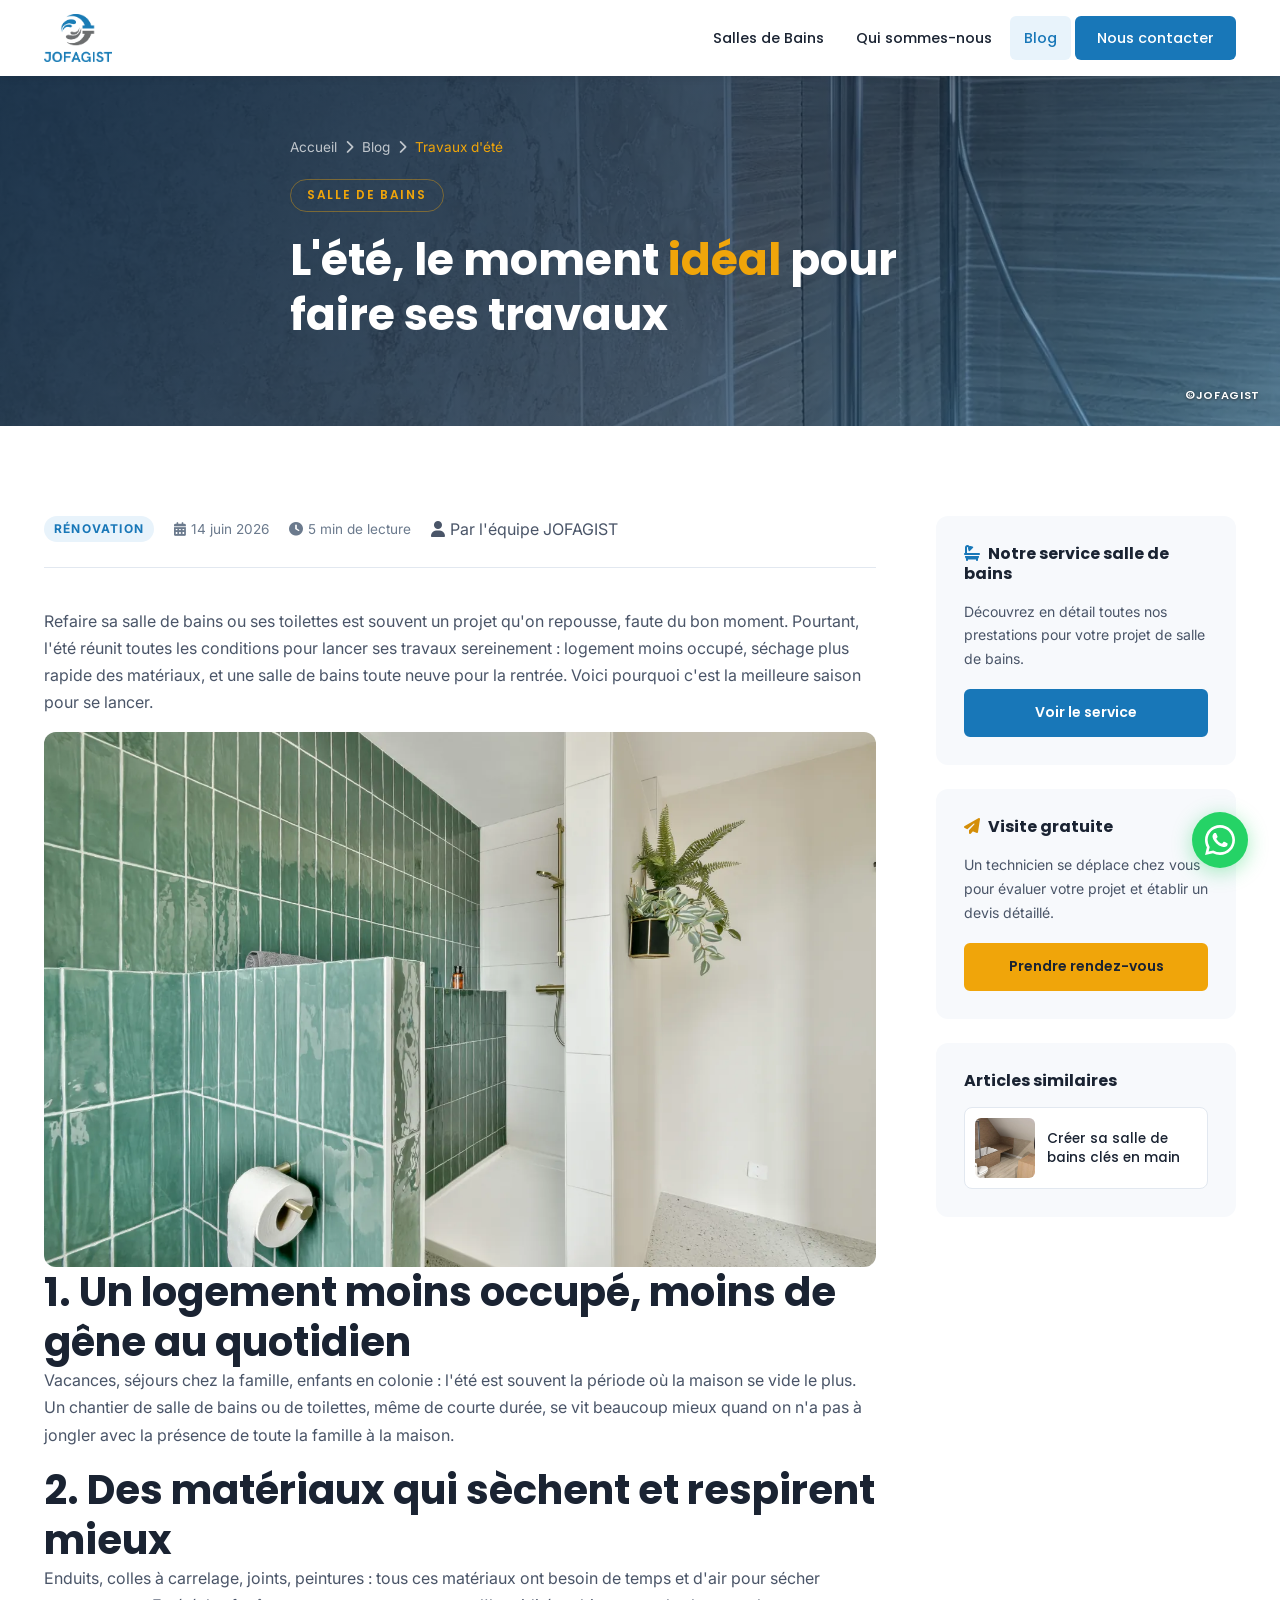
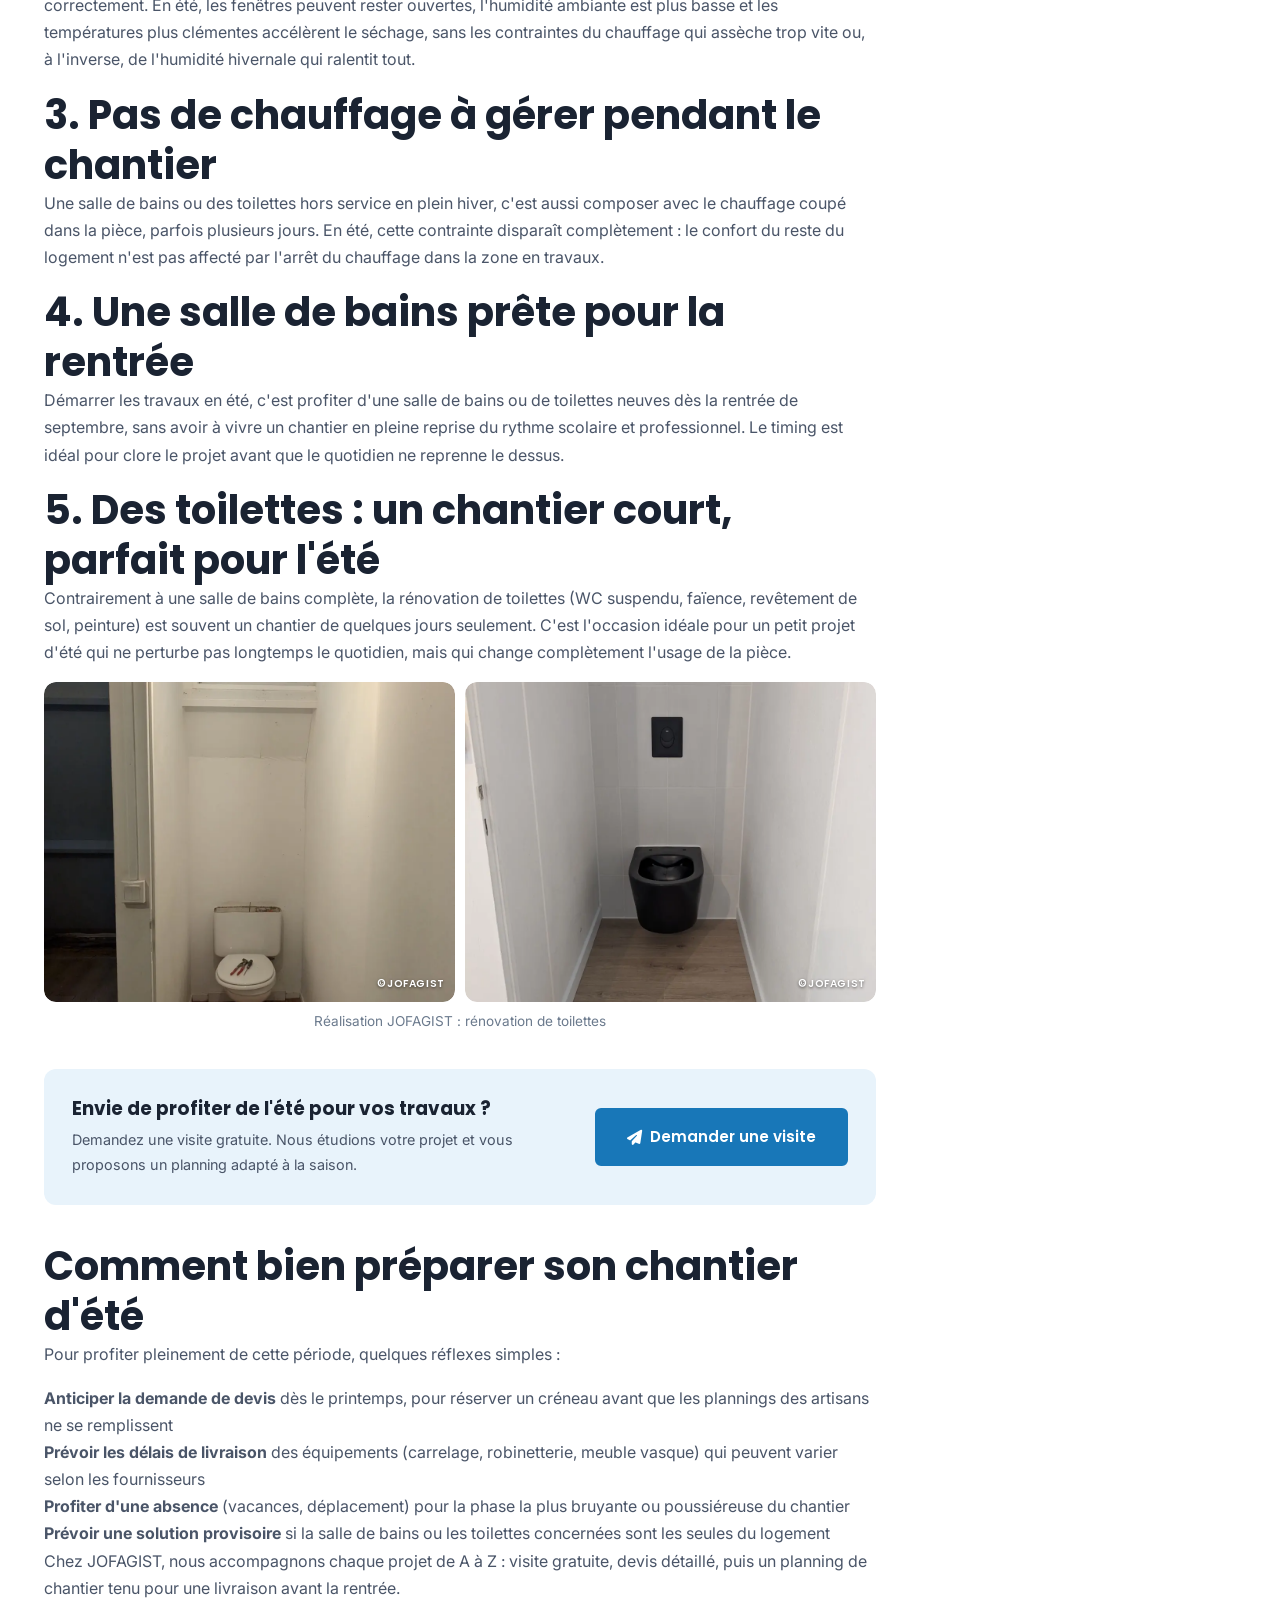
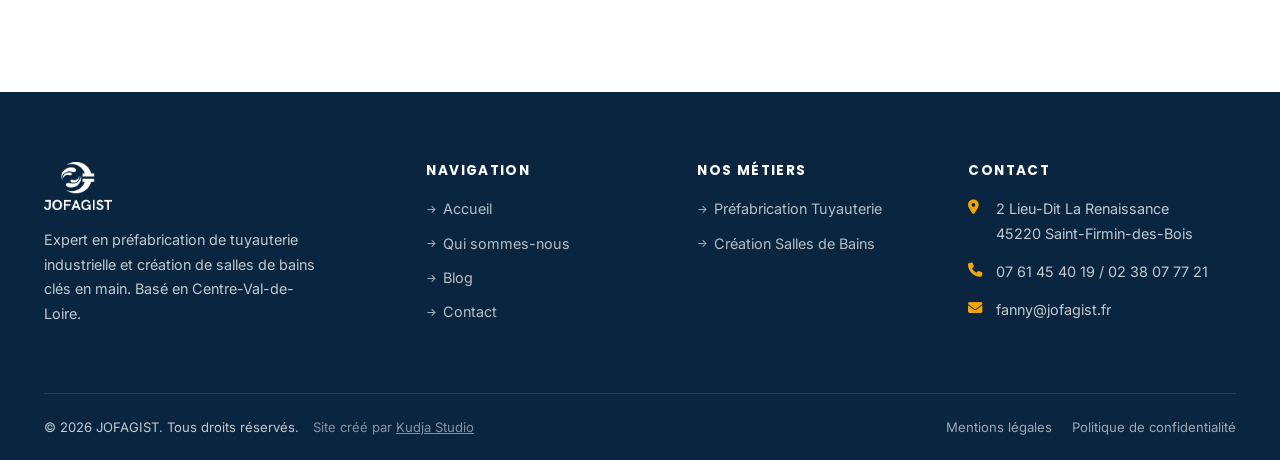
==== blog-ete-moment-ideal-travaux.html @ 1889f3b4 "Premier import du site jofagist.fr" ====
<!DOCTYPE html>
<html lang="fr">
<head>
  <meta charset="UTF-8">
  <meta name="viewport" content="width=device-width, initial-scale=1.0">
  <meta name="description" content="Pourquoi l'été est la meilleure saison pour refaire sa salle de bains ou ses toilettes : moins de gêne au quotidien, meilleur séchage des matériaux, chantier prêt pour la rentrée.">
  <meta name="robots" content="index, follow">
  <meta property="og:title" content="L'été, le moment idéal pour vos travaux de salle de bains | JOFAGIST">
  <meta property="og:image" content="assets/images/salle-de-bain-carrelage-douche.webp">
  <meta property="article:published_time" content="2026-06-14">
  <title>L'été, le moment idéal pour refaire sa salle de bains | JOFAGIST : Expert en tuyauterie industrielle &amp; salles de bains</title>
  <link rel="icon" type="image/webp" href="assets/images/logo-jofagist.webp">
  <link rel="preconnect" href="https://fonts.googleapis.com">
  <link rel="preconnect" href="https://fonts.gstatic.com" crossorigin>
  <link href="https://fonts.googleapis.com/css2?family=Inter:wght@400;500;600&family=Poppins:wght@400;500;600;700;800&display=swap" rel="stylesheet">
  <link rel="stylesheet" href="https://cdnjs.cloudflare.com/ajax/libs/font-awesome/6.5.0/css/all.min.css" crossorigin="anonymous" referrerpolicy="no-referrer">
  <link rel="stylesheet" href="assets/css/styles.css">
  <script type="application/ld+json">
  {
    "@context": "https://schema.org",
    "@type": "Article",
    "headline": "L'été, le moment idéal pour faire ses travaux de salle de bains",
    "image": "assets/images/salle-de-bain-carrelage-douche.webp",
    "datePublished": "2026-06-14",
    "author": { "@type": "Organization", "name": "JOFAGIST" },
    "publisher": { "@type": "Organization", "name": "JOFAGIST", "logo": "assets/images/logo-jofagist.webp" },
    "description": "Pourquoi l'été est la meilleure saison pour rénover sa salle de bains ou ses toilettes, et comment bien planifier son chantier."
  }
  </script>
</head>
<body>

  <header class="site-header" id="site-header">
    <nav class="nav-container">
      <a href="index.html" class="nav-logo" aria-label="Accueil JOFAGIST">
        <img src="assets/images/logo-jofagist.webp" alt="Logo JOFAGIST" width="150" height="48" loading="eager">
      </a>
      <button class="nav-toggle" id="nav-toggle" aria-label="Ouvrir le menu" aria-expanded="false">
        <span></span><span></span><span></span>
      </button>
      <div class="nav-menu" id="nav-menu">
        <ul class="nav-list">
          <li class="nav-item"><a href="salle-de-bain.html" class="nav-link">Salles de Bains</a></li>
          <li class="nav-item"><a href="qui-sommes-nous.html" class="nav-link">Qui sommes-nous</a></li>
          <li class="nav-item"><a href="blog.html" class="nav-link active">Blog</a></li>
          <li class="nav-item"><a href="contact.html" class="nav-link nav-cta">Nous contacter</a></li>
        </ul>
      </div>
    </nav>
  </header>

  <main>

    <!-- HERO -->
    <section class="hero hero-small">
      <div class="hero-bg" style="background-image: url('assets/images/salle-de-bain-carrelage-douche.webp');" role="img" aria-label="Douche et carrelage de salle de bains rénovée par JOFAGIST"></div>
      <span class="hero-photo-credit">©JOFAGIST</span>
      <div class="container">
        <div class="hero-content">
          <nav class="breadcrumb" aria-label="Fil d'Ariane">
            <a href="index.html">Accueil</a>
            <i class="fas fa-chevron-right" aria-hidden="true"></i>
            <a href="blog.html">Blog</a>
            <i class="fas fa-chevron-right" aria-hidden="true"></i>
            <span>Travaux d'été</span>
          </nav>
          <span class="hero-tag">Salle de bains</span>
          <h1>L'été, le moment <span>idéal</span> pour faire ses travaux</h1>
        </div>
      </div>
    </section>

    <!-- ARTICLE -->
    <section class="section">
      <div class="container">
        <div class="article-wrap">

          <article>
            <div class="article-meta-bar">
              <span class="blog-cat">Rénovation</span>
              <time datetime="2026-06-14"><i class="fas fa-calendar-alt" aria-hidden="true" style="margin-right:5px;"></i>14 juin 2026</time>
              <span class="read-time"><i class="fas fa-clock" aria-hidden="true" style="margin-right:5px;"></i>5 min de lecture</span>
              <span><i class="fas fa-user" aria-hidden="true" style="margin-right:5px;"></i>Par l'équipe JOFAGIST</span>
            </div>

            <p>Refaire sa salle de bains ou ses toilettes est souvent un projet qu'on repousse, faute du bon moment. Pourtant, l'été réunit toutes les conditions pour lancer ses travaux sereinement : logement moins occupé, séchage plus rapide des matériaux, et une salle de bains toute neuve pour la rentrée. Voici pourquoi c'est la meilleure saison pour se lancer.</p>

            <img src="assets/images/salle-de-bain-renovee-2.webp" alt="Salle de bains rénovée" width="800" height="450" loading="lazy" style="border-radius:var(--radius);width:100%;display:block;">

            <h2>1. Un logement moins occupé, moins de gêne au quotidien</h2>
            <p>Vacances, séjours chez la famille, enfants en colonie : l'été est souvent la période où la maison se vide le plus. Un chantier de salle de bains ou de toilettes, même de courte durée, se vit beaucoup mieux quand on n'a pas à jongler avec la présence de toute la famille à la maison.</p>

            <h2>2. Des matériaux qui sèchent et respirent mieux</h2>
            <p>Enduits, colles à carrelage, joints, peintures : tous ces matériaux ont besoin de temps et d'air pour sécher correctement. En été, les fenêtres peuvent rester ouvertes, l'humidité ambiante est plus basse et les températures plus clémentes accélèrent le séchage, sans les contraintes du chauffage qui assèche trop vite ou, à l'inverse, de l'humidité hivernale qui ralentit tout.</p>

            <h2>3. Pas de chauffage à gérer pendant le chantier</h2>
            <p>Une salle de bains ou des toilettes hors service en plein hiver, c'est aussi composer avec le chauffage coupé dans la pièce, parfois plusieurs jours. En été, cette contrainte disparaît complètement : le confort du reste du logement n'est pas affecté par l'arrêt du chauffage dans la zone en travaux.</p>

            <h2>4. Une salle de bains prête pour la rentrée</h2>
            <p>Démarrer les travaux en été, c'est profiter d'une salle de bains ou de toilettes neuves dès la rentrée de septembre, sans avoir à vivre un chantier en pleine reprise du rythme scolaire et professionnel. Le timing est idéal pour clore le projet avant que le quotidien ne reprenne le dessus.</p>

            <h2>5. Des toilettes : un chantier court, parfait pour l'été</h2>
            <p>Contrairement à une salle de bains complète, la rénovation de toilettes (WC suspendu, faïence, revêtement de sol, peinture) est souvent un chantier de quelques jours seulement. C'est l'occasion idéale pour un petit projet d'été qui ne perturbe pas longtemps le quotidien, mais qui change complètement l'usage de la pièce.</p>

            <div class="grid grid-2" style="gap:10px;">
              <div class="article-photo"><img src="assets/images/wc-avant.webp" alt="Toilettes avant rénovation par JOFAGIST" width="400" height="400" loading="lazy" style="height:320px;object-fit:cover;border-radius:var(--radius);"></div>
              <div class="article-photo"><img src="assets/images/wc-apres.webp" alt="Toilettes après rénovation par JOFAGIST" width="400" height="400" loading="lazy" style="height:320px;object-fit:cover;border-radius:var(--radius);"></div>
            </div>
            <p style="text-align:center;font-size:0.85rem;color:var(--muted);margin-top:8px;margin-bottom:28px;">Réalisation JOFAGIST : rénovation de toilettes</p>

            <div style="background:var(--blue-light);border-radius:var(--radius);padding:28px;margin:36px 0;display:flex;align-items:center;gap:20px;flex-wrap:wrap;">
              <div style="flex:1;min-width:200px;">
                <h4 style="margin-bottom:8px;color:var(--text);">Envie de profiter de l'été pour vos travaux ?</h4>
                <p style="font-size:0.9rem;margin:0;">Demandez une visite gratuite. Nous étudions votre projet et vous proposons un planning adapté à la saison.</p>
              </div>
              <a href="contact.html" class="btn btn-blue" style="flex-shrink:0;">
                <i class="fas fa-paper-plane" aria-hidden="true"></i> Demander une visite
              </a>
            </div>

            <h2>Comment bien préparer son chantier d'été</h2>
            <p>Pour profiter pleinement de cette période, quelques réflexes simples :</p>
            <ul>
              <li><strong>Anticiper la demande de devis</strong> dès le printemps, pour réserver un créneau avant que les plannings des artisans ne se remplissent</li>
              <li><strong>Prévoir les délais de livraison</strong> des équipements (carrelage, robinetterie, meuble vasque) qui peuvent varier selon les fournisseurs</li>
              <li><strong>Profiter d'une absence</strong> (vacances, déplacement) pour la phase la plus bruyante ou poussiéreuse du chantier</li>
              <li><strong>Prévoir une solution provisoire</strong> si la salle de bains ou les toilettes concernées sont les seules du logement</li>
            </ul>

            <p>Chez JOFAGIST, nous accompagnons chaque projet de A à Z : visite gratuite, devis détaillé, puis un planning de chantier tenu pour une livraison avant la rentrée.</p>

          </article>

          <!-- Sidebar -->
          <aside class="article-sidebar" aria-label="Contenu connexe">
            <div class="sidebar-card">
              <h4><i class="fas fa-bath" aria-hidden="true" style="color:var(--blue);margin-right:8px;"></i>Notre service salle de bains</h4>
              <p style="font-size:0.88rem;margin-bottom:18px;">Découvrez en détail toutes nos prestations pour votre projet de salle de bains.</p>
              <a href="salle-de-bain.html" class="btn btn-blue btn-sm" style="width:100%;justify-content:center;">Voir le service</a>
            </div>
            <div class="sidebar-card">
              <h4><i class="fas fa-paper-plane" aria-hidden="true" style="color:var(--amber-dark);margin-right:8px;"></i>Visite gratuite</h4>
              <p style="font-size:0.88rem;margin-bottom:18px;">Un technicien se déplace chez vous pour évaluer votre projet et établir un devis détaillé.</p>
              <a href="contact.html" class="btn btn-primary btn-sm" style="width:100%;justify-content:center;">Prendre rendez-vous</a>
            </div>
            <div class="sidebar-card">
              <h4>Articles similaires</h4>
              <div style="display:flex;flex-direction:column;gap:12px;margin-top:14px;">
                <a href="blog-salle-de-bain-cles-en-main.html" style="display:flex;gap:12px;align-items:center;padding:10px;background:var(--white);border-radius:8px;border:1px solid var(--border);">
                  <img src="assets/images/salle-de-bain-plan-3d.webp" alt="" width="60" height="60" style="width:60px;height:60px;object-fit:cover;border-radius:6px;flex-shrink:0;" loading="lazy">
                  <span style="font-size:0.85rem;font-family:'Poppins',sans-serif;font-weight:500;color:var(--text);line-height:1.4;">Créer sa salle de bains clés en main</span>
                </a>
              </div>
            </div>
          </aside>

        </div>
      </div>
    </section>

  </main>

  <footer class="site-footer">
    <div class="container">
      <div class="footer-grid">
        <div class="footer-brand">
          <img src="assets/images/logo-jofagist.webp" alt="JOFAGIST" class="footer-logo" width="150" height="48" loading="lazy">
          <p>Expert en préfabrication de tuyauterie industrielle et création de salles de bains clés en main. Basé en Centre-Val-de-Loire.</p>
        </div>
        <div class="footer-col">
          <h4>Navigation</h4>
          <ul class="footer-links">
            <li><a href="index.html">Accueil</a></li>
            <li><a href="qui-sommes-nous.html">Qui sommes-nous</a></li>
            <li><a href="blog.html">Blog</a></li>
            <li><a href="contact.html">Contact</a></li>
          </ul>
        </div>
        <div class="footer-col">
          <h4>Nos Métiers</h4>
          <ul class="footer-links">
            <li><a href="tuyauterie-industrielle.html">Préfabrication Tuyauterie</a></li>
            <li><a href="salle-de-bain.html">Création Salles de Bains</a></li>
          </ul>
        </div>
        <div class="footer-col">
          <h4>Contact</h4>
          <div class="footer-contact-item"><i class="fas fa-map-marker-alt" aria-hidden="true"></i><span>2 Lieu-Dit La Renaissance<br>45220 Saint-Firmin-des-Bois</span></div>
          <div class="footer-contact-item"><i class="fas fa-phone" aria-hidden="true"></i><span>07 61 45 40 19 / 02 38 07 77 21</span></div>
          <div class="footer-contact-item"><i class="fas fa-envelope" aria-hidden="true"></i><span>fanny@jofagist.fr</span></div>
        </div>
      </div>
      <div class="footer-bottom">
        <div class="footer-copy">
          <span>© 2026 JOFAGIST. Tous droits réservés.</span>
          <span class="footer-credit">Site créé par <a href="https://kudjastudio.fr/" target="_blank" rel="noopener" style="color:inherit;text-decoration:underline;">Kudja Studio</a></span>
        </div>
        <div class="footer-bottom-links">
          <a href="mentions-legales.html">Mentions légales</a>
          <a href="politique-confidentialite.html">Politique de confidentialité</a>
        </div>
      </div>
    </div>
  </footer>


  <!-- WhatsApp flottant -->
  <a href="https://wa.me/33761454019?text=Bonjour%2C%20je%20souhaite%20obtenir%20un%20devis%20JOFAGIST%20!" class="whatsapp-float" target="_blank" rel="noopener" aria-label="Contacter JOFAGIST sur WhatsApp">
    <svg viewBox="0 0 24 24" xmlns="http://www.w3.org/2000/svg"><path d="M17.472 14.382c-.297-.149-1.758-.867-2.03-.967-.273-.099-.471-.148-.67.15-.197.297-.767.966-.94 1.164-.173.199-.347.223-.644.075-.297-.15-1.255-.463-2.39-1.475-.883-.788-1.48-1.761-1.653-2.059-.173-.297-.018-.458.13-.606.134-.133.298-.347.446-.52.149-.174.198-.298.298-.497.099-.198.05-.371-.025-.52-.075-.149-.669-1.612-.916-2.207-.242-.579-.487-.5-.669-.51-.173-.008-.371-.01-.57-.01-.198 0-.52.074-.792.372-.272.297-1.04 1.016-1.04 2.479 0 1.462 1.065 2.875 1.213 3.074.149.198 2.096 3.2 5.077 4.487.709.306 1.262.489 1.694.625.712.227 1.36.195 1.871.118.571-.085 1.758-.719 2.006-1.413.248-.694.248-1.289.173-1.413-.074-.124-.272-.198-.57-.347z"/><path d="M12 0C5.373 0 0 5.373 0 12c0 2.125.557 4.126 1.534 5.862L.057 23.985l6.278-1.447A11.934 11.934 0 0 0 12 24c6.627 0 12-5.373 12-12S18.627 0 12 0zm0 21.894a9.875 9.875 0 0 1-5.031-1.376l-.361-.214-3.727.857.892-3.617-.235-.372A9.872 9.872 0 0 1 2.106 12C2.106 6.533 6.533 2.106 12 2.106c5.467 0 9.894 4.427 9.894 9.894 0 5.467-4.427 9.894-9.894 9.894z"/></svg>
  </a>

  <script src="assets/js/main.js"></script>
</body>
</html>
---- assets/css/styles.css ----
/* ============================================================
   JOFAGIST — styles.css
   ============================================================ */

/* 1. VARIABLES
   ============================================================ */
:root {
  --blue:        #1877b8;
  --blue-dark:   #0a2540;
  --blue-mid:    #1456a0;
  --blue-light:  #e8f3fb;
  --amber:       #f0a50a;
  --amber-dark:  #d48e08;
  --text:        #1a2332;
  --body:        #4a5568;
  --muted:       #6b7a8d;
  --light:       #f7f9fc;
  --border:      #e2e8f0;
  --white:       #ffffff;
  --shadow-sm:   0 2px 8px rgba(0,0,0,0.08);
  --shadow:      0 4px 20px rgba(0,0,0,0.12);
  --shadow-lg:   0 10px 40px rgba(0,0,0,0.18);
  --radius:      12px;
  --radius-sm:   6px;
  --transition:  0.3s ease;
  --container:   1240px;
  --nav-h:       76px;
}

/* 2. RESET & BASE
   ============================================================ */
*, *::before, *::after { box-sizing: border-box; margin: 0; padding: 0; }

html {
  scroll-behavior: smooth;
  font-size: 16px;
  -webkit-font-smoothing: antialiased;
}

body {
  font-family: 'Inter', sans-serif;
  color: var(--body);
  background: var(--white);
  line-height: 1.7;
  overflow-x: hidden;
}

img { max-width: 100%; height: auto; display: block; }
a { color: inherit; text-decoration: none; }
ul { list-style: none; }
button { cursor: pointer; border: none; background: none; font: inherit; }
input, textarea, select {
  font: inherit;
  border: none;
  outline: none;
  background: none;
}

/* 3. TYPOGRAPHY
   ============================================================ */
h1, h2, h3, h4, h5 {
  font-family: 'Poppins', sans-serif;
  color: var(--text);
  line-height: 1.25;
  font-weight: 700;
}

h1 { font-size: clamp(2rem, 5vw, 3.5rem); }
h2 { font-size: clamp(1.75rem, 3.5vw, 2.5rem); }
h3 { font-size: clamp(1.25rem, 2.5vw, 1.6rem); }
h4 { font-size: 1.15rem; }

p { margin-bottom: 1rem; }
p:last-child { margin-bottom: 0; }

.lead { font-size: 1.15rem; color: var(--body); line-height: 1.8; }

.text-blue  { color: var(--blue); }
.text-amber { color: var(--amber); }
.text-muted { color: var(--muted); }
.text-white { color: var(--white); }
.text-center { text-align: center; }

/* 4. LAYOUT
   ============================================================ */
.container {
  max-width: var(--container);
  margin: 0 auto;
  padding: 0 24px;
}

.section { padding: 90px 0; }
.section--light { background: var(--light); }
.section--dark  { background: var(--blue-dark); }
.section--blue  { background: var(--blue); }

.section-header { margin-bottom: 56px; }
.section-header.text-center { max-width: 680px; margin-left: auto; margin-right: auto; }

.section-tag {
  display: inline-block;
  font-family: 'Poppins', sans-serif;
  font-size: 0.75rem;
  font-weight: 600;
  letter-spacing: 0.12em;
  text-transform: uppercase;
  color: var(--blue);
  background: var(--blue-light);
  padding: 5px 14px;
  border-radius: 20px;
  margin-bottom: 14px;
}

.section--dark .section-tag,
.section--blue .section-tag {
  background: rgba(255,255,255,0.15);
  color: var(--white);
}

.section-header h2 { margin-bottom: 14px; }

.section-header p {
  font-size: 1.05rem;
  color: var(--body);
  max-width: 580px;
}

.section--dark .section-header h2,
.section--dark .section-header p { color: var(--white); }
.section--blue .section-header h2 { color: var(--white); }
.section--blue .section-header p { color: rgba(255,255,255,0.85); }

.grid { display: grid; gap: 30px; }
.grid-2 { grid-template-columns: repeat(2, 1fr); }
.grid-3 { grid-template-columns: repeat(3, 1fr); }
.grid-4 { grid-template-columns: repeat(4, 1fr); }

/* 5. BUTTONS
   ============================================================ */
.btn {
  display: inline-flex;
  align-items: center;
  gap: 8px;
  padding: 14px 30px;
  border-radius: var(--radius-sm);
  font-family: 'Poppins', sans-serif;
  font-weight: 600;
  font-size: 0.95rem;
  transition: all var(--transition);
  cursor: pointer;
  border: 2px solid transparent;
  white-space: nowrap;
}

.btn-primary {
  background: var(--amber);
  color: var(--text);
  border-color: var(--amber);
}
.btn-primary:hover {
  background: var(--amber-dark);
  border-color: var(--amber-dark);
  transform: translateY(-2px);
  box-shadow: 0 6px 20px rgba(240,165,10,0.35);
}

.btn-outline {
  background: transparent;
  color: var(--white);
  border-color: var(--white);
}
.btn-outline:hover {
  background: var(--white);
  color: var(--blue);
}

.btn-blue {
  background: var(--blue);
  color: var(--white);
  border-color: var(--blue);
}
.btn-blue:hover {
  background: var(--blue-mid);
  border-color: var(--blue-mid);
  transform: translateY(-2px);
  box-shadow: 0 6px 20px rgba(24,119,184,0.35);
}

.btn-outline-blue {
  background: transparent;
  color: var(--blue);
  border-color: var(--blue);
}
.btn-outline-blue:hover {
  background: var(--blue);
  color: var(--white);
}

.btn-lg { padding: 16px 38px; font-size: 1.05rem; }
.btn-sm { padding: 10px 22px; font-size: 0.875rem; }

/* 6. HEADER / NAV
   ============================================================ */
.site-header {
  position: fixed;
  top: 0;
  left: 0;
  right: 0;
  z-index: 1000;
  background: var(--white);
  box-shadow: var(--shadow-sm);
  height: var(--nav-h);
  transition: box-shadow var(--transition);
}

.site-header.scrolled { box-shadow: var(--shadow); }

.nav-container {
  max-width: var(--container);
  margin: 0 auto;
  padding: 0 24px;
  display: flex;
  align-items: center;
  justify-content: space-between;
  height: 100%;
  gap: 24px;
}

.nav-logo img {
  height: 48px;
  width: auto;
  display: block;
}

.nav-menu { display: flex; align-items: center; gap: 4px; }

.nav-list {
  display: flex;
  align-items: center;
  gap: 4px;
}

.nav-item { position: relative; }

.nav-link {
  display: flex;
  align-items: center;
  gap: 5px;
  padding: 10px 14px;
  font-family: 'Poppins', sans-serif;
  font-weight: 500;
  font-size: 0.9rem;
  color: var(--text);
  border-radius: var(--radius-sm);
  transition: all var(--transition);
  white-space: nowrap;
}

.nav-link:hover,
.nav-link.active { color: var(--blue); background: var(--blue-light); }

.nav-link .nav-arrow {
  width: 16px; height: 16px;
  transition: transform var(--transition);
  flex-shrink: 0;
}

.nav-item.has-dropdown:hover .nav-arrow { transform: rotate(180deg); }

.nav-cta {
  background: var(--blue);
  color: var(--white) !important;
  padding: 10px 22px !important;
}
.nav-cta:hover {
  background: var(--blue-mid) !important;
  color: var(--white) !important;
}

/* Dropdown */
.dropdown {
  position: absolute;
  top: 100%;
  left: 50%;
  transform: translateX(-50%);
  background: var(--white);
  border-radius: var(--radius);
  box-shadow: var(--shadow-lg);
  min-width: 280px;
  padding: 10px;
  margin-top: 8px;
  opacity: 0;
  visibility: hidden;
  pointer-events: none;
  transition: opacity var(--transition), visibility var(--transition);
  border: 1px solid var(--border);
}

/* Invisible bridge so the pointer never leaves the hoverable area
   while moving from the nav link down into the dropdown. */
.dropdown::before {
  content: "";
  position: absolute;
  top: -12px;
  left: 0;
  right: 0;
  height: 12px;
}

.nav-item.has-dropdown:hover .dropdown {
  opacity: 1;
  visibility: visible;
  pointer-events: auto;
}

.dropdown a {
  display: flex;
  align-items: center;
  gap: 12px;
  padding: 12px 16px;
  border-radius: 8px;
  font-family: 'Poppins', sans-serif;
  font-weight: 500;
  font-size: 0.88rem;
  color: var(--text);
  transition: all var(--transition);
}

.dropdown a:hover { background: var(--light); color: var(--blue); }

.dropdown a .dd-icon {
  width: 36px; height: 36px;
  background: var(--blue-light);
  border-radius: 8px;
  display: flex;
  align-items: center;
  justify-content: center;
  color: var(--blue);
  font-size: 1rem;
  flex-shrink: 0;
}

.dropdown a small {
  display: block;
  font-weight: 400;
  font-size: 0.78rem;
  color: var(--muted);
  margin-top: 1px;
}

/* Mobile toggle */
.nav-toggle {
  display: none;
  flex-direction: column;
  gap: 5px;
  padding: 8px;
  border-radius: 6px;
  transition: background var(--transition);
}
.nav-toggle:hover { background: var(--light); }

.nav-toggle span {
  display: block;
  width: 24px;
  height: 2px;
  background: var(--text);
  border-radius: 2px;
  transition: all var(--transition);
}

.nav-toggle.active span:nth-child(1) { transform: translateY(7px) rotate(45deg); }
.nav-toggle.active span:nth-child(2) { opacity: 0; }
.nav-toggle.active span:nth-child(3) { transform: translateY(-7px) rotate(-45deg); }

/* 7. HERO
   ============================================================ */
.hero {
  position: relative;
  min-height: 100svh;
  display: flex;
  align-items: center;
  overflow: hidden;
  padding-top: var(--nav-h);
}

.hero-bg {
  position: absolute;
  inset: 0;
  background-size: cover;
  background-position: center;
  background-repeat: no-repeat;
}

.hero-bg::after {
  content: '';
  position: absolute;
  inset: 0;
  background: linear-gradient(
    135deg,
    rgba(10, 37, 64, 0.88) 0%,
    rgba(10, 37, 64, 0.65) 60%,
    rgba(24, 119, 184, 0.45) 100%
  );
}

.hero-content {
  position: relative;
  z-index: 1;
  padding: 80px 0;
}

.hero-tag {
  display: inline-block;
  font-family: 'Poppins', sans-serif;
  font-size: 0.75rem;
  font-weight: 600;
  letter-spacing: 0.14em;
  text-transform: uppercase;
  color: var(--amber);
  border: 1px solid rgba(240,165,10,0.4);
  padding: 5px 16px;
  border-radius: 20px;
  margin-bottom: 20px;
}

.hero h1 {
  color: var(--white);
  margin-bottom: 24px;
  max-width: 700px;
}

.hero h1 span { color: var(--amber); }

.hero-subtitle {
  font-size: 1.15rem;
  color: rgba(255,255,255,0.85);
  max-width: 580px;
  margin-bottom: 40px;
  line-height: 1.75;
}

.hero-actions { display: flex; gap: 14px; flex-wrap: wrap; }

.hero-small {
  min-height: 380px;
  padding-top: var(--nav-h);
  display: flex;
  align-items: center;
}

.hero-small .hero-content { padding: 60px 0; }
.hero-small h1 { font-size: clamp(1.75rem, 4vw, 2.75rem); }

/* Breadcrumb */
.breadcrumb {
  display: flex;
  align-items: center;
  gap: 8px;
  margin-bottom: 20px;
  font-size: 0.85rem;
  color: rgba(255,255,255,0.7);
}
.breadcrumb a { color: rgba(255,255,255,0.7); transition: color var(--transition); }
.breadcrumb a:hover { color: var(--white); }
.breadcrumb span { color: var(--amber); }

/* 8. CARDS
   ============================================================ */
.card {
  background: var(--white);
  border-radius: var(--radius);
  border: 1px solid var(--border);
  overflow: hidden;
  transition: all var(--transition);
}

.card:hover {
  box-shadow: var(--shadow-lg);
  transform: translateY(-4px);
  border-color: transparent;
}

.card-img {
  width: 100%;
  height: 220px;
  object-fit: cover;
}

.card-body { padding: 28px; }
.card-tag {
  display: inline-block;
  font-size: 0.72rem;
  font-weight: 600;
  letter-spacing: 0.1em;
  text-transform: uppercase;
  color: var(--blue);
  margin-bottom: 10px;
}

.card h3 { margin-bottom: 12px; font-size: 1.2rem; }
.card p { font-size: 0.95rem; color: var(--body); margin-bottom: 20px; }

.card-link {
  display: inline-flex;
  align-items: center;
  gap: 6px;
  font-family: 'Poppins', sans-serif;
  font-weight: 600;
  font-size: 0.88rem;
  color: var(--blue);
  transition: gap var(--transition);
}
.card-link:hover { gap: 10px; }

/* 9. SERVICE CARDS (homepage)
   ============================================================ */
.service-card {
  background: var(--white);
  border-radius: var(--radius);
  padding: 40px 32px;
  border: 1px solid var(--border);
  text-align: left;
  position: relative;
  transition: all var(--transition);
  overflow: hidden;
}

.service-card::before {
  content: '';
  position: absolute;
  top: 0; left: 0; right: 0;
  height: 4px;
  background: var(--blue);
  transform: scaleX(0);
  transform-origin: left;
  transition: transform var(--transition);
}

.service-card:hover::before { transform: scaleX(1); }

.service-card:hover {
  box-shadow: var(--shadow-lg);
  transform: translateY(-6px);
}

.service-icon {
  width: 64px; height: 64px;
  background: var(--blue-light);
  border-radius: 14px;
  display: flex;
  align-items: center;
  justify-content: center;
  margin-bottom: 24px;
  font-size: 1.8rem;
  color: var(--blue);
  transition: all var(--transition);
}

.service-card:hover .service-icon {
  background: var(--blue);
  color: var(--white);
}

.service-card h3 { margin-bottom: 14px; font-size: 1.25rem; }
.service-card p { font-size: 0.95rem; margin-bottom: 24px; }

.service-card .card-link { color: var(--blue); }

/* 10. STATS
   ============================================================ */
.stats-grid {
  display: grid;
  grid-template-columns: repeat(4, 1fr);
  gap: 1px;
  background: rgba(255,255,255,0.1);
  border-radius: var(--radius);
  overflow: hidden;
}

.stat-item {
  text-align: center;
  padding: 50px 30px;
  background: var(--blue-dark);
}

.stat-number {
  font-family: 'Poppins', sans-serif;
  font-size: 3rem;
  font-weight: 800;
  color: var(--amber);
  line-height: 1;
  margin-bottom: 8px;
  display: block;
}

.stat-label {
  font-size: 0.9rem;
  color: rgba(255,255,255,0.8);
  font-weight: 500;
}

/* 11. STEPS / PROCESS
   ============================================================ */
.steps { display: flex; flex-direction: column; gap: 28px; }

.step {
  display: flex;
  gap: 24px;
  align-items: flex-start;
}

.step-num {
  flex-shrink: 0;
  width: 52px; height: 52px;
  background: var(--blue);
  color: var(--white);
  border-radius: 50%;
  display: flex;
  align-items: center;
  justify-content: center;
  font-family: 'Poppins', sans-serif;
  font-size: 1.1rem;
  font-weight: 700;
}

.step-content h4 { margin-bottom: 6px; color: var(--text); }
.step-content p { font-size: 0.95rem; margin: 0; }

/* 12. GALLERY
   ============================================================ */
.gallery-grid {
  display: grid;
  grid-template-columns: repeat(auto-fit, minmax(280px, 1fr));
  gap: 16px;
}

.gallery-item {
  position: relative;
  border-radius: var(--radius);
  overflow: hidden;
  aspect-ratio: 4/3;
}

.gallery-item img {
  width: 100%; height: 100%;
  object-fit: cover;
  transition: transform 0.5s ease;
}

.gallery-item:hover img { transform: scale(1.06); }

.gallery-overlay {
  position: absolute;
  inset: 0;
  background: linear-gradient(to top, rgba(10,37,64,0.7) 0%, transparent 60%);
  opacity: 0;
  transition: opacity var(--transition);
  display: flex;
  align-items: flex-end;
  padding: 20px;
}

.gallery-item:hover .gallery-overlay { opacity: 1; }

.gallery-overlay span {
  color: var(--white);
  font-family: 'Poppins', sans-serif;
  font-weight: 600;
  font-size: 0.9rem;
}

.gallery-carousel { display: flex; align-items: center; gap: 16px; }

.gallery-carousel-track {
  flex: 1;
  display: flex;
  gap: 16px;
  overflow-x: auto;
  scroll-snap-type: x mandatory;
  scroll-behavior: smooth;
  padding-bottom: 4px;
}

.gallery-carousel-track .gallery-item {
  flex: 0 0 280px;
  scroll-snap-align: start;
}

.gallery-carousel-track::-webkit-scrollbar { height: 6px; }
.gallery-carousel-track::-webkit-scrollbar-thumb { background: var(--border); border-radius: 4px; }

@media (max-width: 640px) {
  .gallery-carousel { gap: 8px; }
  .gallery-carousel-track .gallery-item { flex-basis: 220px; }
}

/* 13. FEATURES / AVANTAGES
   ============================================================ */
.feature-list { display: flex; flex-direction: column; gap: 18px; }

.feature-item {
  display: flex;
  gap: 16px;
  align-items: flex-start;
}

.feature-icon {
  flex-shrink: 0;
  width: 42px; height: 42px;
  background: var(--blue-light);
  border-radius: 10px;
  display: flex;
  align-items: center;
  justify-content: center;
  color: var(--blue);
  font-size: 1.1rem;
}

.feature-icon--amber { background: rgba(240,165,10,0.12); color: var(--amber-dark); }

.feature-content h4 { margin-bottom: 4px; font-size: 1rem; }
.feature-content p { font-size: 0.9rem; margin: 0; }

/* 14. ABOUT / TWO-COL
   ============================================================ */
.two-col {
  display: grid;
  grid-template-columns: 1fr 1fr;
  gap: 64px;
  align-items: center;
}

.two-col--reverse > *:first-child { order: 2; }
.two-col--reverse > *:last-child  { order: 1; }

.about-img-wrap {
  position: relative;
  border-radius: var(--radius);
  overflow: hidden;
}

.about-img-wrap img {
  width: 100%;
  height: 480px;
  object-fit: cover;
  border-radius: var(--radius);
}

.img-badge {
  position: absolute;
  bottom: 24px;
  left: 24px;
  background: var(--white);
  border-radius: 10px;
  padding: 14px 20px;
  box-shadow: var(--shadow);
}

.img-badge strong {
  display: block;
  font-family: 'Poppins', sans-serif;
  font-size: 1.6rem;
  font-weight: 800;
  color: var(--blue);
  line-height: 1;
}

.img-badge span { font-size: 0.8rem; color: var(--muted); }

.content-block h2 { margin-bottom: 16px; }
.content-block .lead { margin-bottom: 28px; }
.content-block .btn { margin-top: 10px; }

/* 15. BLOG
   ============================================================ */
.blog-grid { display: grid; grid-template-columns: repeat(3, 1fr); gap: 28px; }

.blog-card { border-radius: var(--radius); overflow: hidden; background: var(--white); border: 1px solid var(--border); display: flex; flex-direction: column; transition: all var(--transition); }

.blog-card:hover { box-shadow: var(--shadow-lg); transform: translateY(-4px); border-color: transparent; }

.blog-card-img { width: 100%; height: 200px; object-fit: cover; }

.blog-card-body { padding: 24px; flex: 1; display: flex; flex-direction: column; }

.blog-meta {
  display: flex;
  align-items: center;
  gap: 12px;
  margin-bottom: 12px;
}

.blog-cat {
  font-size: 0.72rem;
  font-weight: 700;
  letter-spacing: 0.1em;
  text-transform: uppercase;
  color: var(--blue);
  background: var(--blue-light);
  padding: 3px 10px;
  border-radius: 20px;
}

.blog-date { font-size: 0.8rem; color: var(--muted); }

.blog-card h3 { font-size: 1.1rem; margin-bottom: 10px; line-height: 1.4; }
.blog-card p { font-size: 0.9rem; flex: 1; margin-bottom: 20px; }
.blog-card .card-link { margin-top: auto; }

/* 16. ARTICLE CONTENT
   ============================================================ */
.article-wrap {
  display: grid;
  grid-template-columns: 1fr 300px;
  gap: 60px;
  align-items: start;
}

.article-content h2 { font-size: 1.8rem; margin: 40px 0 16px; }
.article-content h3 { font-size: 1.35rem; margin: 30px 0 12px; }
.article-content p  { margin-bottom: 18px; line-height: 1.8; }
.article-content ul { padding-left: 22px; list-style: disc; margin-bottom: 18px; }
.article-content ul li { margin-bottom: 8px; line-height: 1.7; }
.article-content img {
  width: 100%;
  border-radius: var(--radius);
  margin: 30px 0;
}

.article-meta-bar {
  display: flex;
  align-items: center;
  gap: 20px;
  margin-bottom: 40px;
  padding-bottom: 24px;
  border-bottom: 1px solid var(--border);
  flex-wrap: wrap;
}

.article-meta-bar .blog-cat { font-size: 0.75rem; }
.article-meta-bar time { font-size: 0.85rem; color: var(--muted); }
.article-meta-bar .read-time { font-size: 0.85rem; color: var(--muted); }

.article-sidebar { position: sticky; top: calc(var(--nav-h) + 30px); }

.sidebar-card {
  background: var(--light);
  border-radius: var(--radius);
  padding: 28px;
  margin-bottom: 24px;
}

.sidebar-card h4 { margin-bottom: 16px; font-size: 1rem; }

.sidebar-card .btn { width: 100%; justify-content: center; }

.related-articles .blog-card { flex-direction: row; gap: 0; }
.related-articles .blog-card-img { width: 90px; height: 90px; flex-shrink: 0; }
.related-articles .blog-card-body { padding: 14px; }
.related-articles .blog-card h3 { font-size: 0.9rem; margin-bottom: 6px; }
.related-articles .blog-meta { margin-bottom: 6px; }

/* 17. CONTACT FORM
   ============================================================ */
.contact-wrap {
  display: grid;
  grid-template-columns: 1fr 420px;
  gap: 60px;
  align-items: start;
}

.form-group { margin-bottom: 20px; }

.form-label {
  display: block;
  font-family: 'Poppins', sans-serif;
  font-weight: 500;
  font-size: 0.88rem;
  color: var(--text);
  margin-bottom: 8px;
}

.form-control {
  width: 100%;
  padding: 13px 16px;
  border: 2px solid var(--border);
  border-radius: 8px;
  font-size: 0.95rem;
  color: var(--text);
  background: var(--white);
  transition: border-color var(--transition), box-shadow var(--transition);
}

.form-control:focus {
  border-color: var(--blue);
  box-shadow: 0 0 0 4px rgba(24,119,184,0.12);
}

.form-control::placeholder { color: var(--muted); }

textarea.form-control { resize: vertical; min-height: 140px; }

select.form-control { appearance: none; background-image: url("data:image/svg+xml,%3Csvg xmlns='http://www.w3.org/2000/svg' width='12' height='8' viewBox='0 0 12 8'%3E%3Cpath fill='%236b7a8d' d='M6 8L0 0h12z'/%3E%3C/svg%3E"); background-repeat: no-repeat; background-position: right 16px center; padding-right: 40px; }

.form-row { display: grid; grid-template-columns: 1fr 1fr; gap: 18px; }

.form-submit .btn { width: 100%; justify-content: center; }

.contact-info { display: flex; flex-direction: column; gap: 20px; }

.info-card {
  display: flex;
  gap: 18px;
  align-items: flex-start;
  padding: 22px;
  background: var(--light);
  border-radius: var(--radius);
}

.info-icon {
  width: 48px; height: 48px;
  background: var(--blue);
  border-radius: 12px;
  display: flex;
  align-items: center;
  justify-content: center;
  color: var(--white);
  font-size: 1.2rem;
  flex-shrink: 0;
}

.info-text strong { display: block; font-family: 'Poppins', sans-serif; font-weight: 600; margin-bottom: 4px; color: var(--text); }
.info-text span { font-size: 0.9rem; color: var(--body); }

.form-success {
  background: #d1fae5;
  border: 1px solid #6ee7b7;
  color: #065f46;
  padding: 14px 18px;
  border-radius: 8px;
  margin-top: 16px;
  font-size: 0.9rem;
  display: none;
}

/* 18. TIMELINE
   ============================================================ */
.timeline { position: relative; padding-left: 36px; }

.timeline::before {
  content: '';
  position: absolute;
  left: 9px;
  top: 8px;
  bottom: 0;
  width: 2px;
  background: var(--border);
}

.timeline-item { position: relative; margin-bottom: 44px; }
.timeline-item:last-child { margin-bottom: 0; }

.timeline-item::before {
  content: '';
  position: absolute;
  left: -31px;
  top: 6px;
  width: 14px; height: 14px;
  background: var(--blue);
  border-radius: 50%;
  border: 3px solid var(--white);
  box-shadow: 0 0 0 2px var(--blue);
}

.timeline-year {
  font-family: 'Poppins', sans-serif;
  font-size: 0.8rem;
  font-weight: 700;
  color: var(--blue);
  letter-spacing: 0.05em;
  margin-bottom: 6px;
}

.timeline-item h3 { font-size: 1.1rem; margin-bottom: 8px; }
.timeline-item p { font-size: 0.95rem; margin: 0; }

/* 19. TEAM
   ============================================================ */
.team-card {
  text-align: center;
}

.team-photo {
  width: 200px; height: 200px;
  border-radius: 50%;
  object-fit: cover;
  object-position: top;
  margin: 0 auto 20px;
  border: 4px solid var(--blue-light);
}

.team-card h3 { font-size: 1.2rem; margin-bottom: 4px; }
.team-card .role { font-size: 0.88rem; color: var(--blue); font-weight: 600; margin-bottom: 12px; }
.team-card p { font-size: 0.9rem; }

/* 20. VALUES / ICONS GRID
   ============================================================ */
.value-card {
  text-align: center;
  padding: 36px 24px;
}

.value-icon {
  width: 72px; height: 72px;
  background: var(--blue-light);
  border-radius: 20px;
  display: flex;
  align-items: center;
  justify-content: center;
  margin: 0 auto 20px;
  font-size: 1.9rem;
  color: var(--blue);
}

.value-card h3 { font-size: 1.1rem; margin-bottom: 10px; }
.value-card p { font-size: 0.9rem; }

/* 21. CTA SECTION
   ============================================================ */
.cta-section {
  background: linear-gradient(135deg, var(--blue-dark) 0%, var(--blue) 100%);
  padding: 80px 0;
  text-align: center;
}

.cta-section h2 { color: var(--white); margin-bottom: 16px; }
.cta-section p { color: rgba(255,255,255,0.85); font-size: 1.1rem; margin-bottom: 36px; max-width: 560px; margin-left: auto; margin-right: auto; }
.cta-section .btn-group { display: flex; gap: 14px; justify-content: center; flex-wrap: wrap; }

/* 22. FOOTER
   ============================================================ */
.site-footer {
  background: var(--blue-dark);
  color: rgba(255,255,255,0.75);
  padding-top: 70px;
}

.footer-grid {
  display: grid;
  grid-template-columns: 1.5fr 1fr 1fr 1.2fr;
  gap: 48px;
  padding-bottom: 56px;
}

.footer-brand .footer-logo {
  height: 48px;
  width: auto;
  margin-bottom: 18px;
  filter: brightness(0) invert(1);
}

.footer-brand p { font-size: 0.9rem; line-height: 1.7; max-width: 280px; }

.footer-col h4 {
  font-family: 'Poppins', sans-serif;
  font-size: 0.85rem;
  font-weight: 700;
  text-transform: uppercase;
  letter-spacing: 0.1em;
  color: var(--white);
  margin-bottom: 18px;
}

.footer-links { display: flex; flex-direction: column; gap: 10px; }

.footer-links a {
  font-size: 0.9rem;
  color: rgba(255,255,255,0.7);
  transition: color var(--transition);
  display: flex;
  align-items: center;
  gap: 6px;
}

.footer-links a:hover { color: var(--white); }
.footer-links a::before { content: '→'; font-size: 0.7rem; }

.footer-contact-item {
  display: flex;
  align-items: flex-start;
  gap: 12px;
  margin-bottom: 14px;
  font-size: 0.9rem;
}

.footer-contact-item i {
  color: var(--amber);
  margin-top: 3px;
  width: 16px;
  flex-shrink: 0;
}

.footer-bottom {
  border-top: 1px solid rgba(255,255,255,0.1);
  padding: 22px 0;
  display: flex;
  align-items: center;
  justify-content: space-between;
  font-size: 0.82rem;
  flex-wrap: wrap;
  gap: 10px;
}

.footer-bottom-links { display: flex; gap: 20px; }
.footer-bottom-links a { color: rgba(255,255,255,0.6); transition: color var(--transition); }
.footer-bottom-links a:hover { color: var(--white); }

.footer-copy { display: flex; align-items: center; gap: 14px; flex-wrap: wrap; }
.footer-credit { color: rgba(255,255,255,0.5); }

/* 22b. PHOTO CREDIT WATERMARK
   ============================================================ */
.gallery-item::after,
.about-img-wrap::after,
.before-after::after,
.ba-carousel-img::after,
.article-photo::after {
  content: "©JOFAGIST";
  position: absolute;
  bottom: 10px;
  right: 10px;
  color: #fff;
  font-family: 'Poppins', sans-serif;
  font-weight: 600;
  font-size: 0.65rem;
  letter-spacing: 0.06em;
  text-shadow: 0 1px 3px rgba(0,0,0,0.6);
  pointer-events: none;
  z-index: 3;
}

.article-photo { position: relative; border-radius: var(--radius); overflow: hidden; display: inline-block; width: 100%; }
.article-photo img { display: block; width: 100%; border-radius: var(--radius); }

.hero-photo-credit {
  position: absolute;
  bottom: 20px;
  right: 20px;
  z-index: 2;
  color: #fff;
  font-family: 'Poppins', sans-serif;
  font-weight: 600;
  font-size: 0.7rem;
  letter-spacing: 0.06em;
  text-shadow: 0 1px 3px rgba(0,0,0,0.6);
}

/* 23. PAGE SPECIFIC — Salle de bains avant/après
   ============================================================ */
.before-after {
  position: relative;
  border-radius: var(--radius);
  overflow: hidden;
}

.before-after img {
  width: 100%;
  height: 450px;
  object-fit: cover;
  border-radius: var(--radius);
  display: block;
}

.before-after-labels {
  position: absolute;
  top: 16px;
  display: flex;
  justify-content: space-between;
  width: 100%;
  padding: 0 16px;
}

.ba-label {
  background: rgba(10,37,64,0.75);
  color: var(--white);
  font-family: 'Poppins', sans-serif;
  font-weight: 600;
  font-size: 0.75rem;
  letter-spacing: 0.1em;
  text-transform: uppercase;
  padding: 6px 14px;
  border-radius: 20px;
}

/* 23b. BEFORE/AFTER CAROUSEL
   ============================================================ */
.ba-carousel { display: flex; align-items: center; gap: 16px; }

.ba-carousel-track { flex: 1; overflow: hidden; }

.ba-carousel-slide { display: none; }
.ba-carousel-slide.active { display: block; }

.ba-carousel-pair {
  display: grid;
  grid-template-columns: repeat(2, 1fr);
  gap: 16px;
}

.ba-carousel-img { position: relative; border-radius: var(--radius); overflow: hidden; }

.ba-carousel-img img {
  width: 100%;
  height: 420px;
  object-fit: cover;
  display: block;
}

.ba-carousel-img .ba-label { position: absolute; top: 16px; left: 16px; }

.ba-carousel-caption {
  text-align: center;
  margin-top: 16px;
  font-size: 0.9rem;
  color: var(--muted);
}

.ba-carousel-meta {
  display: flex;
  justify-content: center;
  gap: 28px;
  flex-wrap: wrap;
  margin-top: 16px;
}

.ba-carousel-meta span {
  display: inline-flex;
  align-items: center;
  gap: 8px;
  font-family: 'Poppins', sans-serif;
  font-weight: 600;
  font-size: 0.9rem;
  color: var(--text);
}

.ba-carousel-meta i { color: var(--blue); }

.ba-carousel-arrow {
  flex-shrink: 0;
  width: 46px;
  height: 46px;
  border-radius: 50%;
  border: 1px solid var(--border);
  background: var(--white);
  color: var(--blue);
  display: flex;
  align-items: center;
  justify-content: center;
  cursor: pointer;
  transition: background var(--transition), color var(--transition);
}

.ba-carousel-arrow:hover { background: var(--blue); color: var(--white); }

.ba-carousel-dots {
  display: flex;
  justify-content: center;
  gap: 8px;
  margin-top: 20px;
}

.ba-dot {
  width: 9px;
  height: 9px;
  border-radius: 50%;
  border: none;
  background: var(--border);
  cursor: pointer;
  padding: 0;
}

.ba-dot.active { background: var(--blue); }

@media (max-width: 640px) {
  .ba-carousel { gap: 8px; }
  .ba-carousel-pair { gap: 8px; }
  .ba-carousel-img img { height: 220px; }
  .ba-carousel-arrow { width: 38px; height: 38px; }
}

/* 24. PILL LIST
   ============================================================ */
.pill-list { display: flex; flex-wrap: wrap; gap: 10px; margin-top: 16px; }

.pill {
  background: var(--blue-light);
  color: var(--blue);
  font-family: 'Poppins', sans-serif;
  font-weight: 500;
  font-size: 0.85rem;
  padding: 6px 16px;
  border-radius: 20px;
}

/* 25. SCROLL REVEAL
   ============================================================ */
[data-reveal] {
  opacity: 0;
  transform: translateY(28px);
  transition: opacity 0.65s ease, transform 0.65s ease;
}

[data-reveal].revealed {
  opacity: 1;
  transform: translateY(0);
}

[data-reveal-delay="1"] { transition-delay: 0.1s; }
[data-reveal-delay="2"] { transition-delay: 0.2s; }
[data-reveal-delay="3"] { transition-delay: 0.3s; }
[data-reveal-delay="4"] { transition-delay: 0.4s; }

/* 26. WHATSAPP FLOTTANT
   ============================================================ */
.whatsapp-float {
  position: fixed;
  bottom: 2rem;
  right: 2rem;
  z-index: 999;
  width: 56px;
  height: 56px;
  background: #25D366;
  border-radius: 50%;
  display: flex;
  align-items: center;
  justify-content: center;
  box-shadow: 0 4px 20px rgba(37,211,102,0.4);
  transition: transform 0.2s ease, box-shadow 0.2s ease;
}

.whatsapp-float:hover {
  transform: scale(1.1);
  box-shadow: 0 6px 28px rgba(37,211,102,0.55);
}

.whatsapp-float svg {
  width: 30px;
  height: 30px;
  fill: #fff;
}

/* ============================================================
   RESPONSIVE
   ============================================================ */

/* Tablet */
@media (max-width: 1024px) {
  :root { --container: 100%; }

  .grid-4 { grid-template-columns: repeat(2, 1fr); }
  .stats-grid { grid-template-columns: repeat(2, 1fr); }
  .footer-grid { grid-template-columns: repeat(2, 1fr); gap: 36px; }

  .two-col { grid-template-columns: 1fr; gap: 40px; }
  .two-col--reverse > *:first-child { order: 1; }
  .two-col--reverse > *:last-child  { order: 2; }

  .article-wrap { grid-template-columns: 1fr; }
  .article-sidebar { position: static; }

  .contact-wrap { grid-template-columns: 1fr; }
}

@media (max-width: 900px) {
  .blog-grid { grid-template-columns: repeat(2, 1fr); }
  .grid-3 { grid-template-columns: repeat(2, 1fr); }
}

/* Mobile */
@media (max-width: 768px) {
  :root { --nav-h: 64px; }

  .section { padding: 60px 0; }

  /* Nav mobile */
  .nav-toggle { display: flex; }

  .nav-menu {
    position: fixed;
    top: var(--nav-h);
    left: 0;
    right: 0;
    bottom: 0;
    background: var(--white);
    flex-direction: column;
    align-items: stretch;
    padding: 20px 20px 40px;
    overflow-y: auto;
    transform: translateX(100%);
    transition: transform var(--transition);
    z-index: 999;
    gap: 0;
    border-top: 1px solid var(--border);
  }

  .nav-menu.open { transform: translateX(0); }

  .nav-list { flex-direction: column; gap: 2px; width: 100%; }

  .nav-link {
    padding: 14px 16px;
    font-size: 1rem;
    justify-content: space-between;
    border-radius: 10px;
  }

  .dropdown {
    position: static;
    transform: none;
    box-shadow: none;
    border: none;
    background: var(--light);
    border-radius: 10px;
    margin: 4px 0 8px 16px;
    display: none;
    opacity: 1;
    visibility: visible;
    pointer-events: auto;
  }

  .dropdown::before { display: none; }

  .nav-item.has-dropdown.open .dropdown { display: block; }
  .nav-item.has-dropdown.open .nav-arrow { transform: rotate(180deg); }
  .nav-item.has-dropdown:hover .dropdown { opacity: 0; visibility: hidden; }

  .nav-cta {
    margin-top: 12px;
    justify-content: center;
    border-radius: 10px !important;
    padding: 14px 22px !important;
  }

  /* Grids */
  .grid-2, .grid-3, .grid-4 { grid-template-columns: 1fr; }
  .blog-grid { grid-template-columns: 1fr; }
  .stats-grid { grid-template-columns: repeat(2, 1fr); }
  .footer-grid { grid-template-columns: 1fr; gap: 32px; }
  .form-row { grid-template-columns: 1fr; }

  .hero { min-height: 90svh; }
  .hero-actions { flex-direction: column; align-items: flex-start; }

  .two-col { gap: 36px; }
  .about-img-wrap img { height: 300px; }

  .stat-item { padding: 36px 20px; }
  .stat-number { font-size: 2.4rem; }

  .section-header { margin-bottom: 36px; }

  .footer-brand .footer-logo { margin-bottom: 14px; }

  .footer-bottom { flex-direction: column; text-align: center; }
  .footer-bottom-links { justify-content: center; }
}

@media (max-width: 480px) {
  .stats-grid { grid-template-columns: 1fr; }
  .hero h1 { font-size: 1.9rem; }
  .btn-lg { padding: 14px 26px; font-size: 0.95rem; }
}
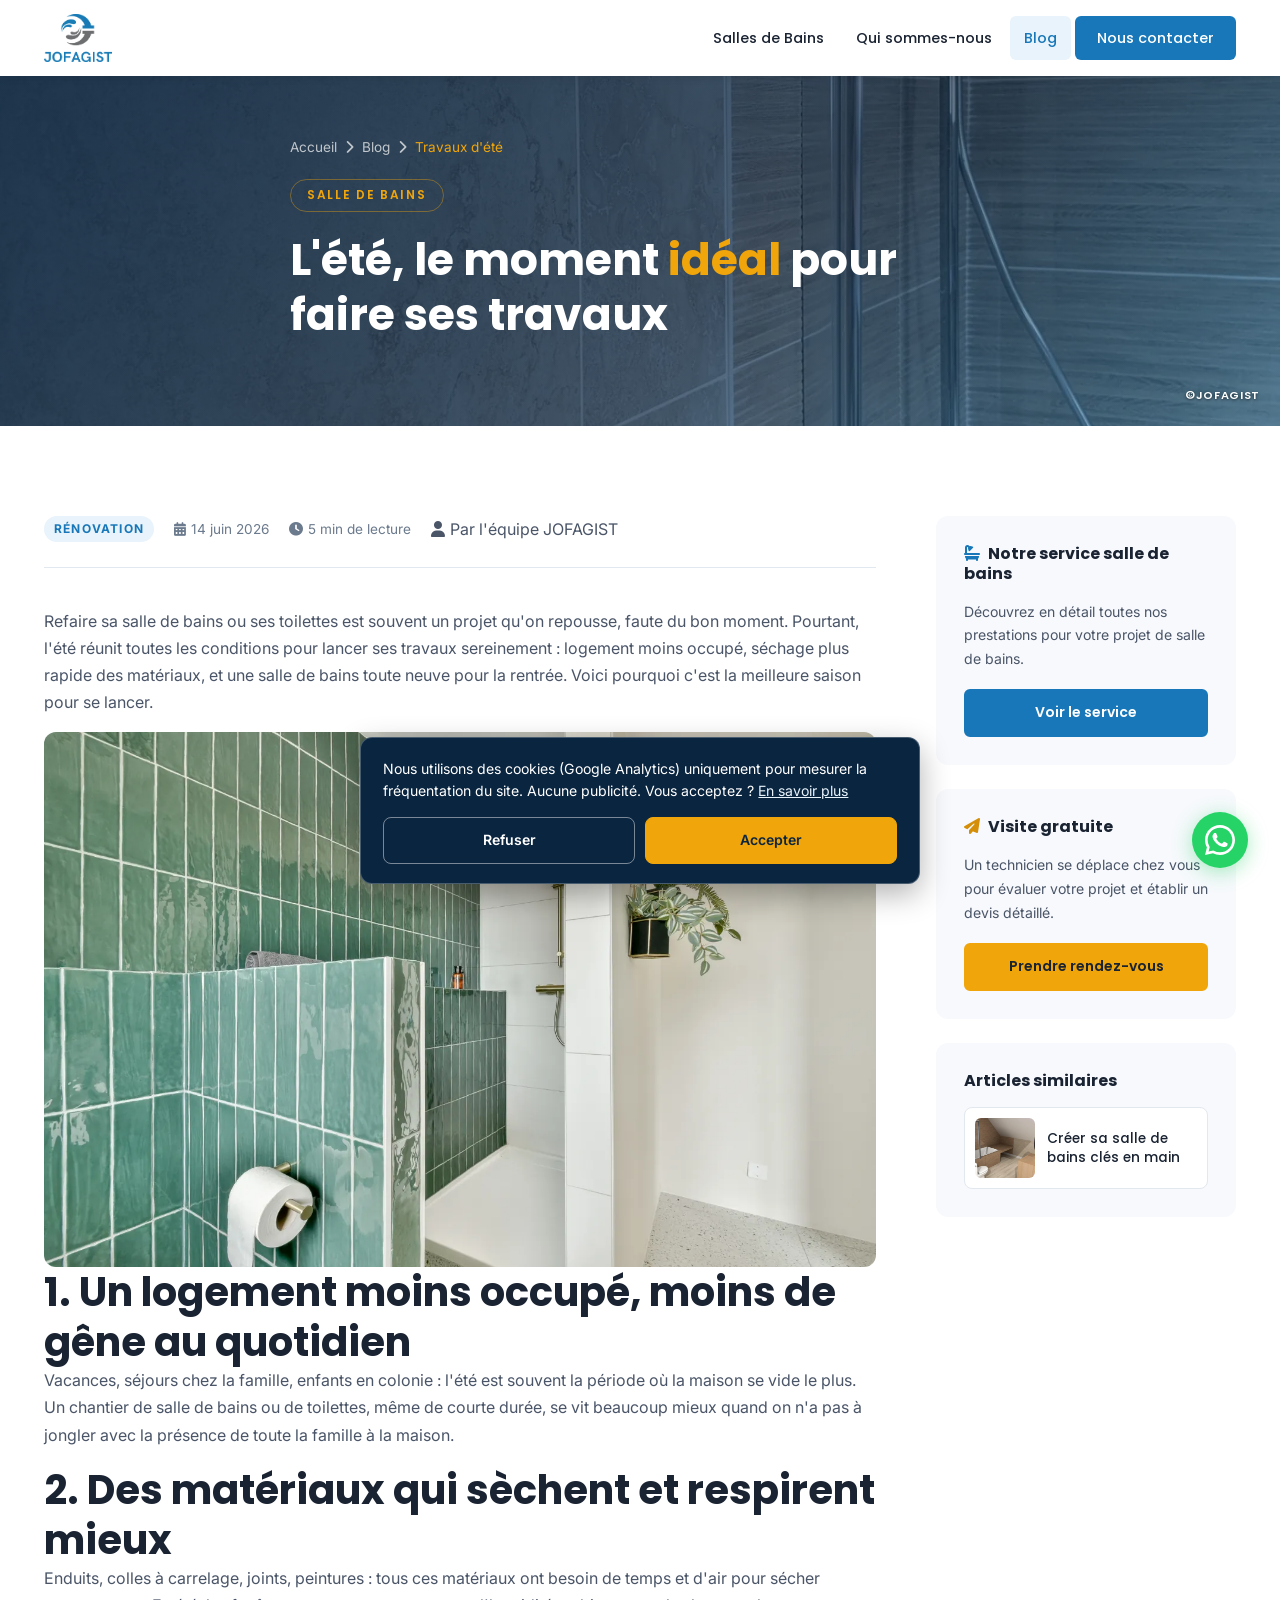
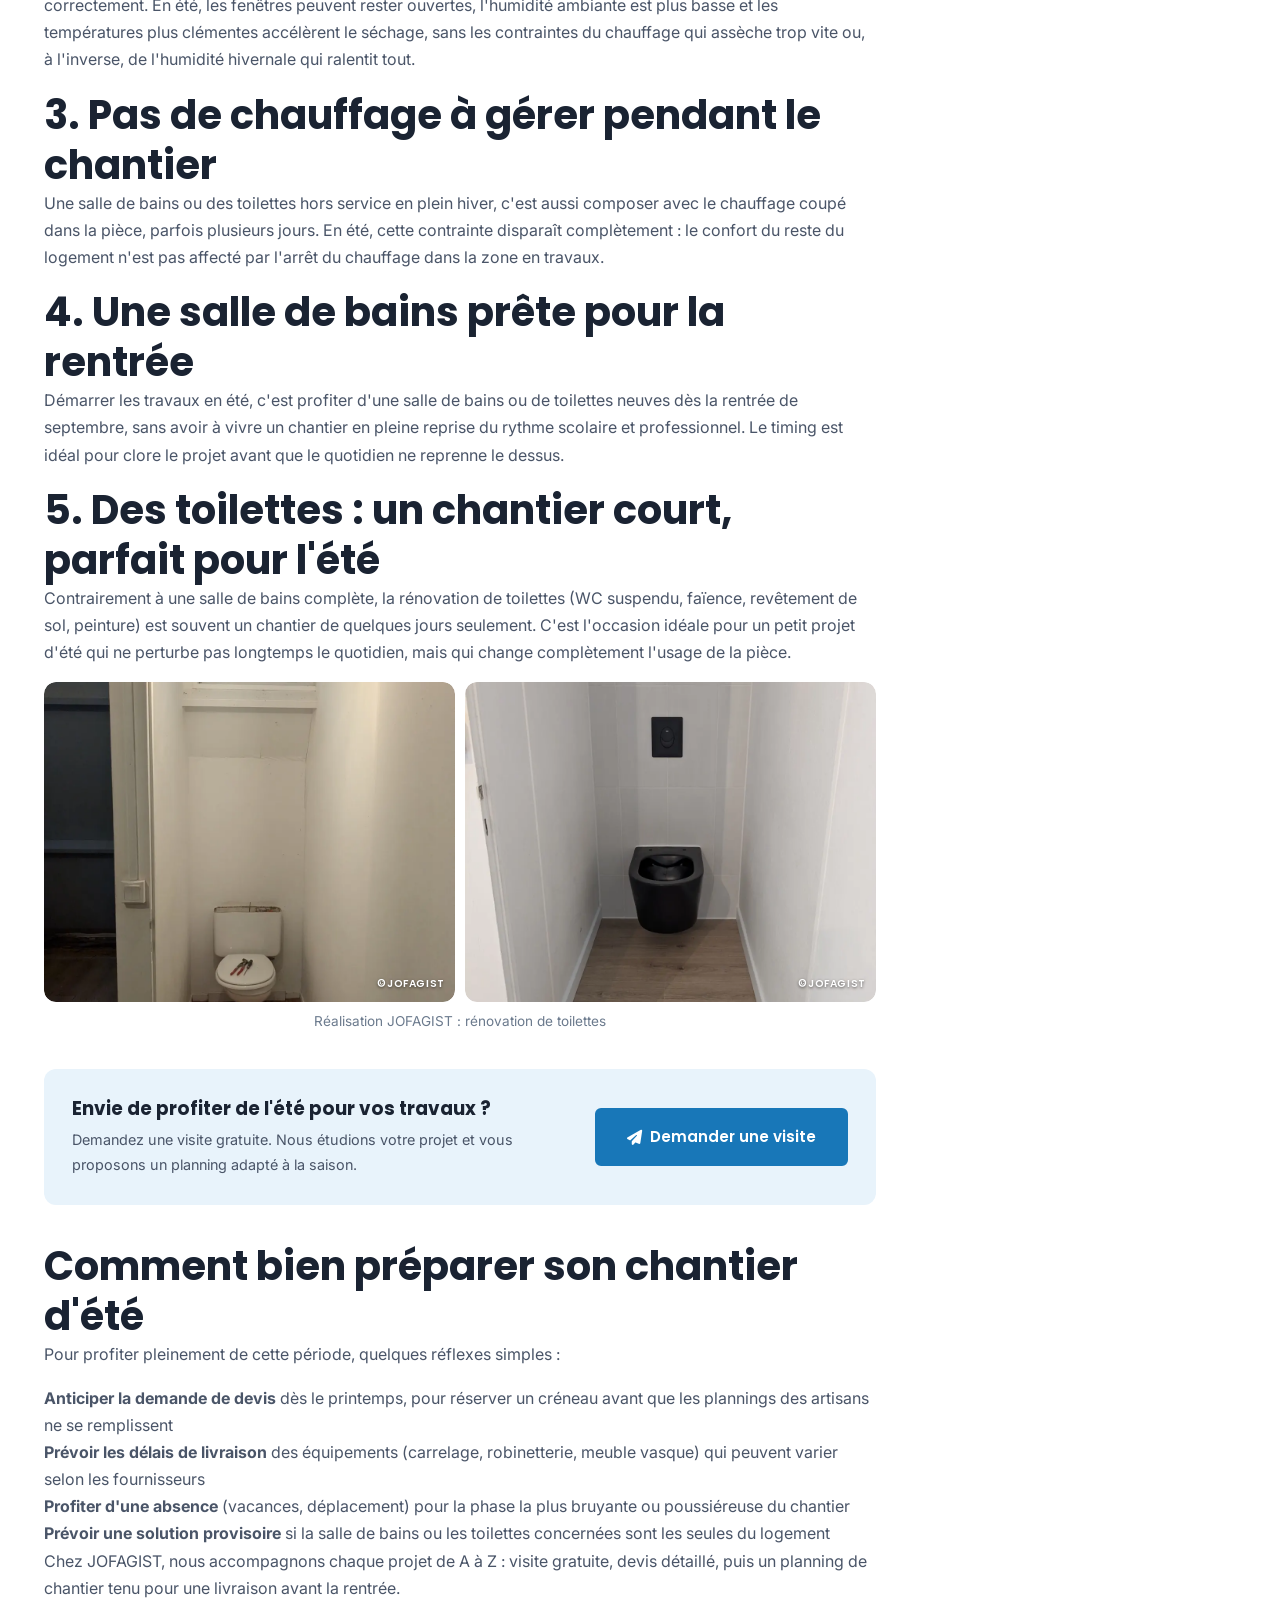
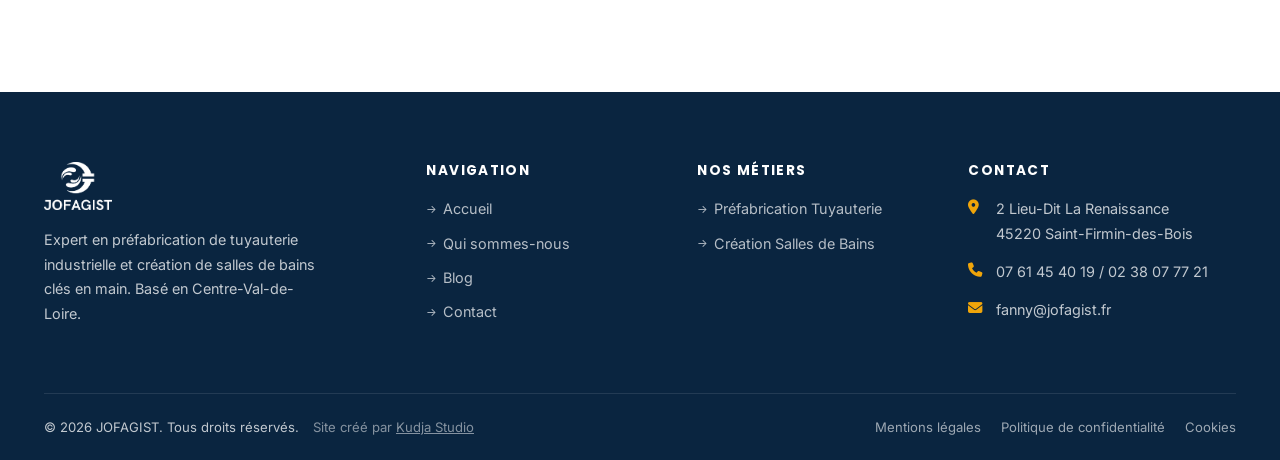
==== commit 8109ef2c: "Référencement IA et Analytics : robots IA, llms.txt, JSON-LD enrichi, FAQ salle de bains et tuyauter" ====
--- a/blog-ete-moment-ideal-travaux.html
+++ b/blog-ete-moment-ideal-travaux.html
@@ -9,6 +9,7 @@
   <meta property="og:image" content="assets/images/salle-de-bain-carrelage-douche.webp">
   <meta property="article:published_time" content="2026-06-14">
   <title>L'été, le moment idéal pour refaire sa salle de bains | JOFAGIST : Expert en tuyauterie industrielle &amp; salles de bains</title>
+  <link rel="canonical" href="https://www.jofagist.fr/blog-ete-moment-ideal-travaux.html" />
   <link rel="icon" type="image/webp" href="assets/images/logo-jofagist.webp">
   <link rel="preconnect" href="https://fonts.googleapis.com">
   <link rel="preconnect" href="https://fonts.gstatic.com" crossorigin>
@@ -210,5 +211,6 @@
   </a>
 
   <script src="assets/js/main.js"></script>
+  <script src="assets/js/consent.js"></script>
 </body>
 </html>
--- a/assets/css/styles.css
+++ b/assets/css/styles.css
@@ -1432,7 +1432,6 @@
 
   .nav-item.has-dropdown.open .dropdown { display: block; }
   .nav-item.has-dropdown.open .nav-arrow { transform: rotate(180deg); }
-  .nav-item.has-dropdown:hover .dropdown { opacity: 0; visibility: hidden; }
 
   .nav-cta {
     margin-top: 12px;
